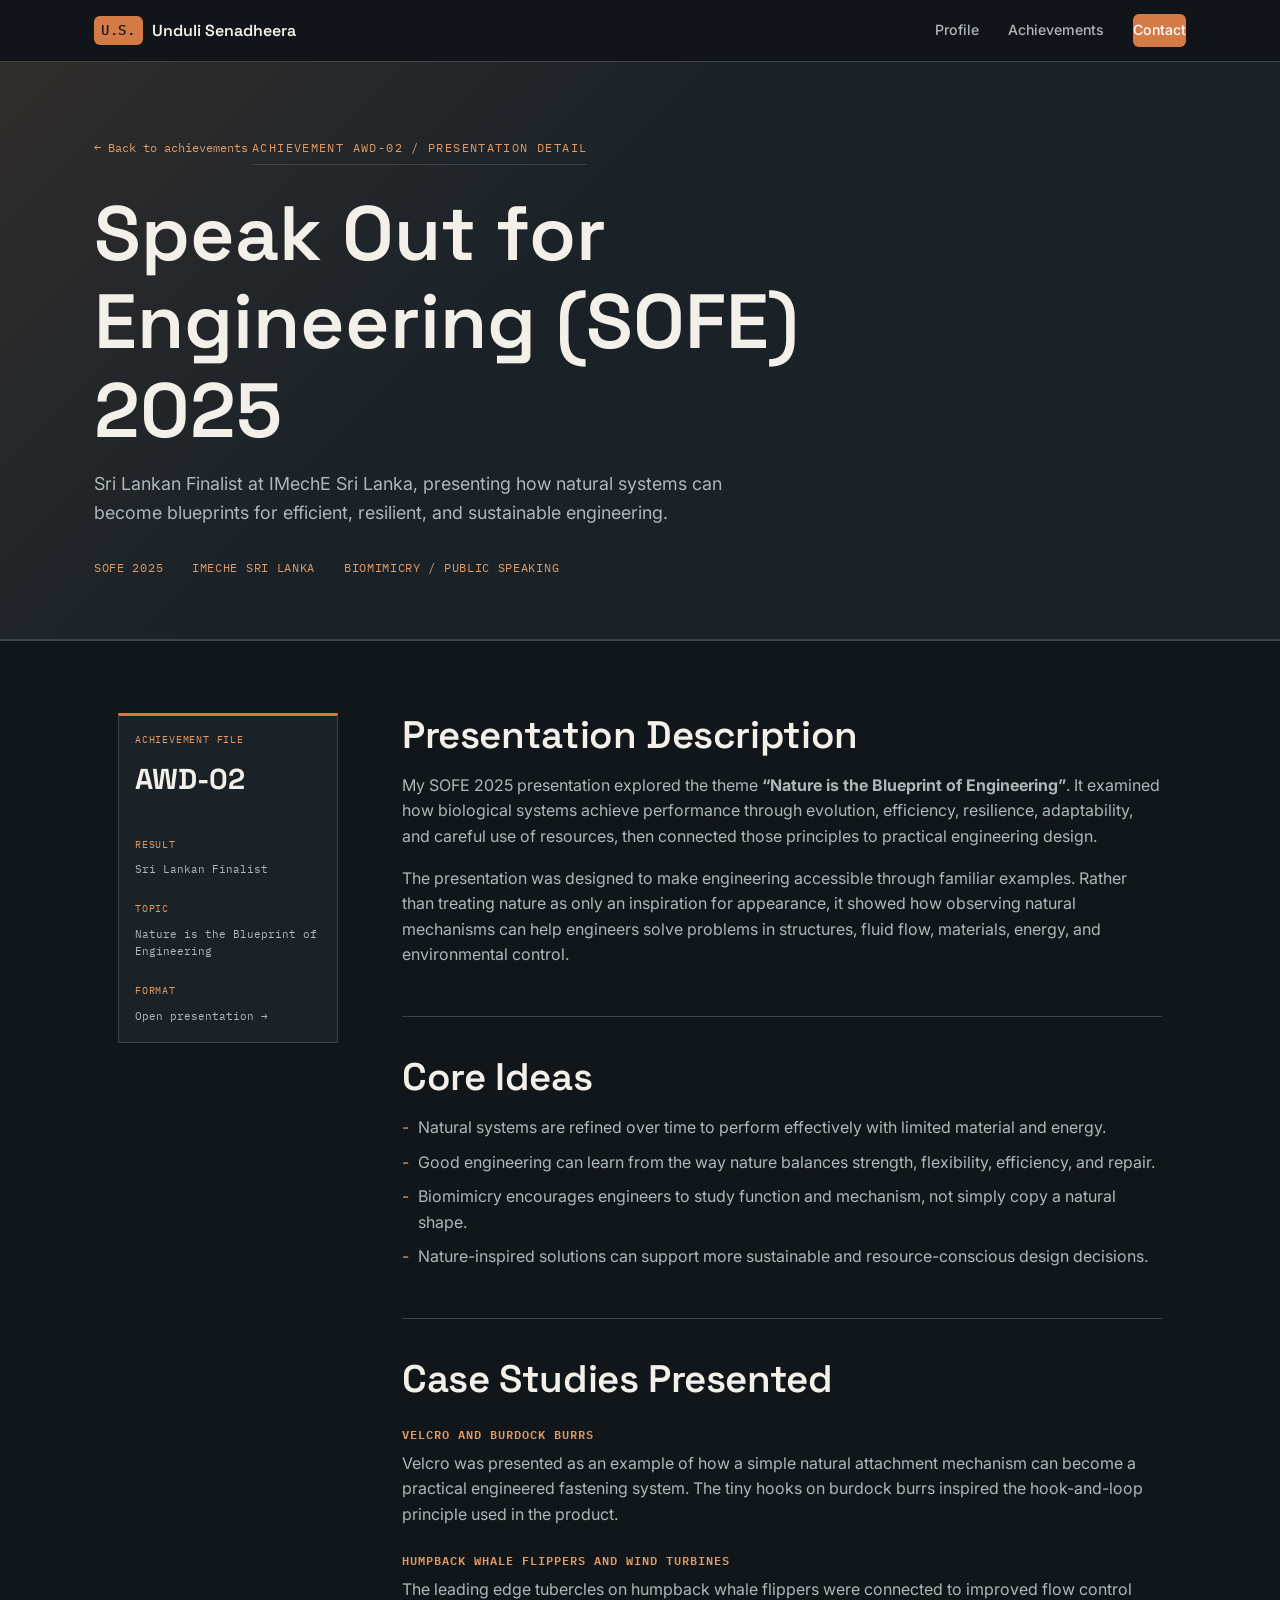
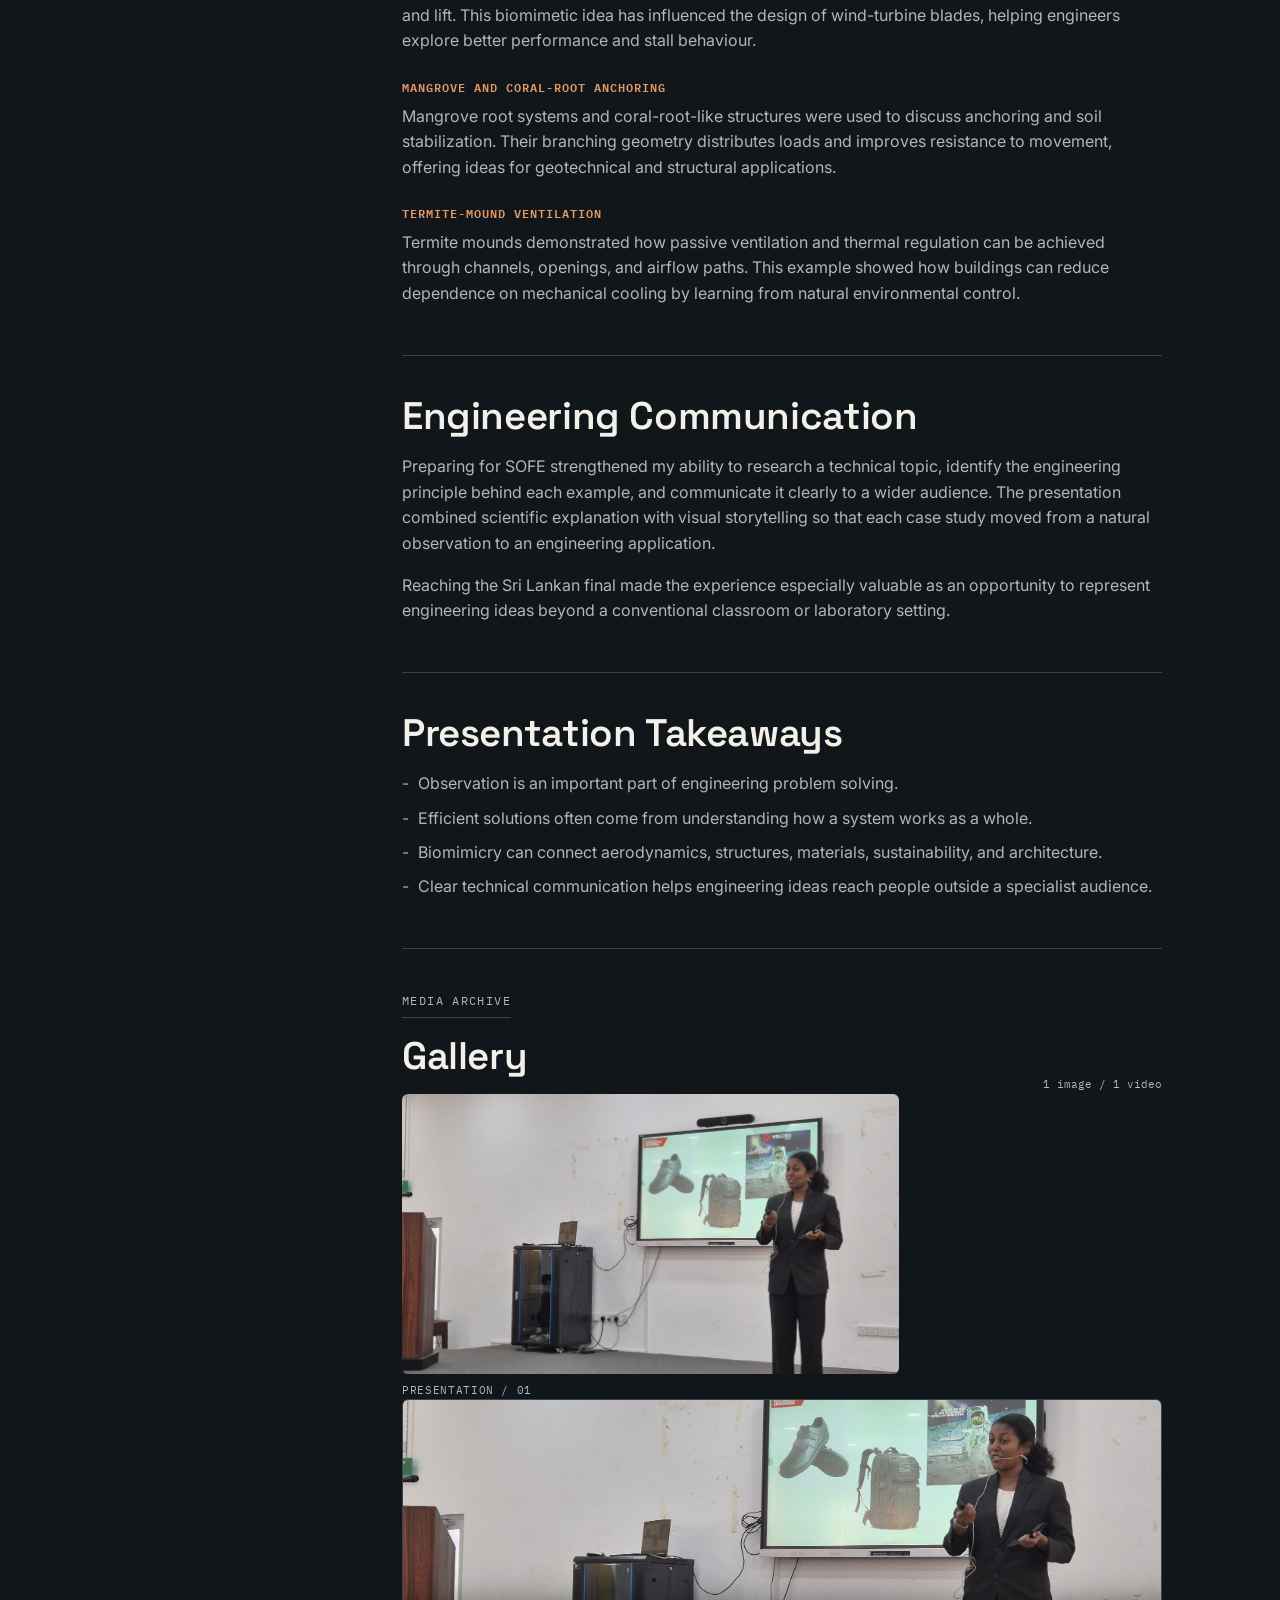
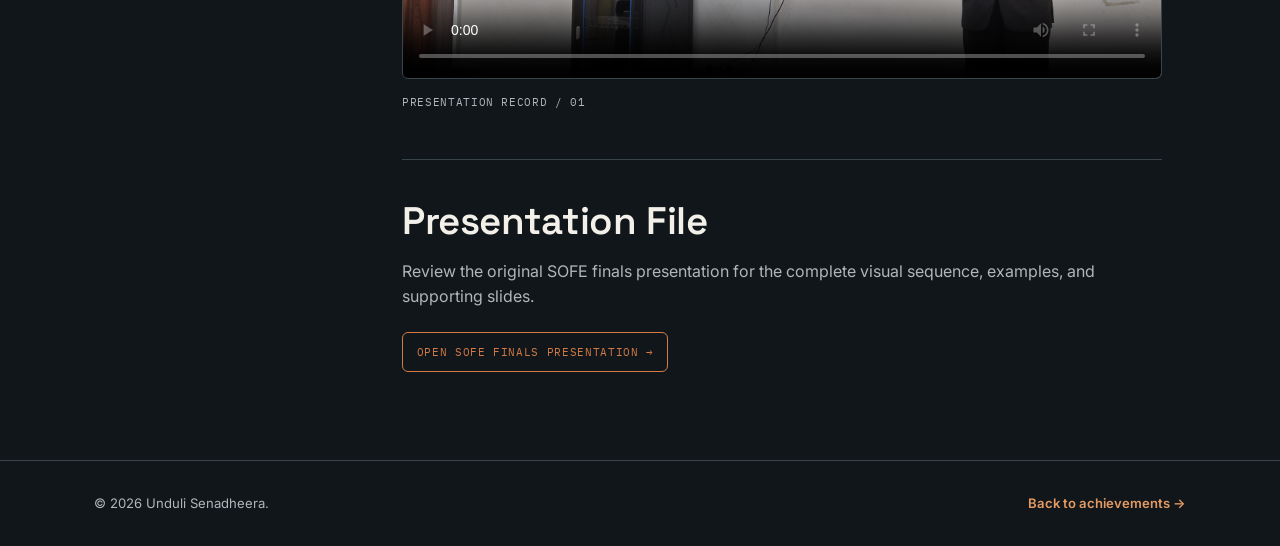
==== achievement-sofe.html @ fc3df1d6 "Add SOFE achievement detail page" ====
<!DOCTYPE html>
<html lang="en">
<head>
  <meta charset="UTF-8">
  <meta name="viewport" content="width=device-width, initial-scale=1.0">
  <title>SOFE 2025 | Unduli Senadheera</title>
  <meta name="description" content="Speak Out for Engineering 2025 presentation by Unduli Senadheera on biomimicry and nature-inspired engineering.">
  <link rel="preconnect" href="https://fonts.googleapis.com">
  <link rel="preconnect" href="https://fonts.gstatic.com" crossorigin>
  <link href="https://fonts.googleapis.com/css2?family=Space+Grotesk:wght@400;500;600;700&family=Inter:wght@400;500;600;700&family=IBM+Plex+Mono:wght@400;500&display=swap" rel="stylesheet">
  <link rel="stylesheet" href="css/style.css">
</head>
<body>
  <header class="site-header">
    <div class="header-inner">
      <a class="brand" href="index.html" aria-label="Back to Unduli Senadheera portfolio">
        <span class="brand-mark">U.S.</span>
        <span class="brand-name">Unduli Senadheera</span>
      </a>
      <nav class="main-nav project-nav">
        <a href="index.html#about">Profile</a>
        <a href="index.html#achievements">Achievements</a>
        <a href="index.html#contact" class="nav-cta">Contact</a>
      </nav>
    </div>
  </header>

  <main class="project-page">
    <section class="project-hero">
      <div class="section-inner">
        <a class="back-link" href="index.html#achievements">&larr; Back to achievements</a>
        <p class="sheet-label">ACHIEVEMENT AWD-02 / PRESENTATION DETAIL</p>
        <h1>Speak Out for Engineering (SOFE) 2025</h1>
        <p class="project-hero-lead">Sri Lankan Finalist at IMechE Sri Lanka, presenting how natural systems can become blueprints for efficient, resilient, and sustainable engineering.</p>
        <div class="project-hero-meta">
          <span>SOFE 2025</span>
          <span>IMechE Sri Lanka</span>
          <span>Biomimicry / Public speaking</span>
        </div>
      </div>
    </section>

    <section class="section project-content">
      <div class="section-inner">
        <div class="project-content-grid">
          <aside class="project-sidebar">
            <div class="project-index-card">
              <span class="tb-label">Achievement file</span>
              <strong>AWD-02</strong>
              <span class="tb-label">Result</span>
              <span>Sri Lankan Finalist</span>
              <span class="tb-label">Topic</span>
              <span>Nature is the Blueprint of Engineering</span>
              <span class="tb-label">Format</span>
              <a class="detail-link" href="assets/img/Sofe/SOFE finals.pptx" target="_blank" rel="noreferrer">Open presentation &rarr;</a>
            </div>
          </aside>

          <div class="project-article">
            <section class="detail-section detail-section--first">
              <h2>Presentation Description</h2>
              <p>My SOFE 2025 presentation explored the theme <strong>&ldquo;Nature is the Blueprint of Engineering&rdquo;</strong>. It examined how biological systems achieve performance through evolution, efficiency, resilience, adaptability, and careful use of resources, then connected those principles to practical engineering design.</p>
              <p>The presentation was designed to make engineering accessible through familiar examples. Rather than treating nature as only an inspiration for appearance, it showed how observing natural mechanisms can help engineers solve problems in structures, fluid flow, materials, energy, and environmental control.</p>
            </section>

            <section class="detail-section">
              <h2>Core Ideas</h2>
              <ul>
                <li>Natural systems are refined over time to perform effectively with limited material and energy.</li>
                <li>Good engineering can learn from the way nature balances strength, flexibility, efficiency, and repair.</li>
                <li>Biomimicry encourages engineers to study function and mechanism, not simply copy a natural shape.</li>
                <li>Nature-inspired solutions can support more sustainable and resource-conscious design decisions.</li>
              </ul>
            </section>

            <section class="detail-section">
              <h2>Case Studies Presented</h2>
              <h3>Velcro and burdock burrs</h3>
              <p>Velcro was presented as an example of how a simple natural attachment mechanism can become a practical engineered fastening system. The tiny hooks on burdock burrs inspired the hook-and-loop principle used in the product.</p>
              <h3>Humpback whale flippers and wind turbines</h3>
              <p>The leading edge tubercles on humpback whale flippers were connected to improved flow control and lift. This biomimetic idea has influenced the design of wind-turbine blades, helping engineers explore better performance and stall behaviour.</p>
              <h3>Mangrove and coral-root anchoring</h3>
              <p>Mangrove root systems and coral-root-like structures were used to discuss anchoring and soil stabilization. Their branching geometry distributes loads and improves resistance to movement, offering ideas for geotechnical and structural applications.</p>
              <h3>Termite-mound ventilation</h3>
              <p>Termite mounds demonstrated how passive ventilation and thermal regulation can be achieved through channels, openings, and airflow paths. This example showed how buildings can reduce dependence on mechanical cooling by learning from natural environmental control.</p>
            </section>

            <section class="detail-section">
              <h2>Engineering Communication</h2>
              <p>Preparing for SOFE strengthened my ability to research a technical topic, identify the engineering principle behind each example, and communicate it clearly to a wider audience. The presentation combined scientific explanation with visual storytelling so that each case study moved from a natural observation to an engineering application.</p>
              <p>Reaching the Sri Lankan final made the experience especially valuable as an opportunity to represent engineering ideas beyond a conventional classroom or laboratory setting.</p>
            </section>

            <section class="detail-section">
              <h2>Presentation Takeaways</h2>
              <ul>
                <li>Observation is an important part of engineering problem solving.</li>
                <li>Efficient solutions often come from understanding how a system works as a whole.</li>
                <li>Biomimicry can connect aerodynamics, structures, materials, sustainability, and architecture.</li>
                <li>Clear technical communication helps engineering ideas reach people outside a specialist audience.</li>
              </ul>
            </section>

            <section class="detail-section">
              <div class="detail-heading-row">
                <div>
                  <p class="sheet-label">MEDIA ARCHIVE</p>
                  <h2>Gallery</h2>
                </div>
                <span class="media-count">1 image / 1 video</span>
              </div>
              <div class="media-gallery media-gallery--large">
                <figure><img src="assets/img/Sofe/1.jpg" alt="SOFE 2025 presentation"><figcaption>Presentation / 01</figcaption></figure>
                <figure><video controls preload="metadata" poster="assets/img/Sofe/1.jpg"><source src="assets/img/Sofe/2.mp4" type="video/mp4">Your browser does not support the video tag.</video><figcaption>Presentation record / 01</figcaption></figure>
              </div>
            </section>

            <section class="detail-section presentation-download">
              <h2>Presentation File</h2>
              <p>Review the original SOFE finals presentation for the complete visual sequence, examples, and supporting slides.</p>
              <a class="project-detail-btn" href="assets/img/Sofe/SOFE finals.pptx" target="_blank" rel="noreferrer">Open SOFE finals presentation &rarr;</a>
            </section>
          </div>
        </div>
      </div>
    </section>
  </main>

  <footer class="site-footer">
    <div class="section-inner footer-inner">
      <p>&copy; <span id="year">2026</span> Unduli Senadheera.</p>
      <a href="index.html#achievements" class="back-to-top">Back to achievements &rarr;</a>
    </div>
  </footer>
  <script src="js/script.js"></script>
</body>
</html>
---- css/style.css ----
/* =========================================================
   UNDULI SENADHEERA — PORTFOLIO
  Design language: industrial editorial / engineering studio
  Palette: graphite + warm paper + copper
   ========================================================= */

:root {
  /* --- Color tokens --- */
  --navy:        #F3F0EA;   /* primary ink / text */
  --blue-deep:   #D47A45;   /* primary accent */
  --blue-mid:    #E39A63;   /* interactive / accent */
  --blue-sky:    #F2C29D;   /* highlight accent */
  --blue-line:   #3A444B;   /* hairlines */
  --blue-line-soft: #2B343A;
  --paper:       #11161A;   /* base background */
  --paper-alt:   #1A2228;   /* alternate section background */
  --ink-soft:    #AEB7BA;   /* secondary text */

  /* --- Type --- */
  --font-display: 'Space Grotesk', 'IBM Plex Sans', sans-serif;
  --font-body:    'Inter', -apple-system, BlinkMacSystemFont, sans-serif;
  --font-mono:    'IBM Plex Mono', 'Courier New', monospace;

  /* --- Layout --- */
  --max-width: 1140px;
  --radius: 6px;
}

/* ---------- Reset ---------- */
* { box-sizing: border-box; margin: 0; padding: 0; }

html { scroll-behavior: smooth; }

@media (prefers-reduced-motion: reduce) {
  html { scroll-behavior: auto; }
  * { animation-duration: 0.001ms !important; animation-iteration-count: 1 !important; transition-duration: 0.001ms !important; }
}

body {
  font-family: var(--font-body);
  color: var(--navy);
  background: #11161A;
  line-height: 1.6;
  -webkit-font-smoothing: antialiased;
}

img { max-width: 100%; display: block; }
a { color: inherit; text-decoration: none; }
ul { list-style: none; }

h1, h2, h3 { font-family: var(--font-display); font-weight: 600; line-height: 1.15; }
h2 { font-size: clamp(1.7rem, 3.2vw, 2.4rem); margin-bottom: 1.5rem; letter-spacing: -0.01em; }
h3 { font-size: 1.15rem; margin-bottom: 0.4rem; }

:focus-visible {
  outline: 2px solid var(--blue-mid);
  outline-offset: 3px;
}

.section-inner {
  max-width: var(--max-width);
  margin: 0 auto;
  padding: 0 1.5rem;
}

/* ---------- Sheet label / eyebrow (signature drafting motif) ---------- */
.sheet-label,
.eyebrow {
  font-family: var(--font-mono);
  font-size: 0.72rem;
  letter-spacing: 0.12em;
  text-transform: uppercase;
  color: var(--blue-mid);
  margin-bottom: 0.9rem;
  display: inline-block;
  border-bottom: 1px solid var(--blue-line);
  padding-bottom: 0.4rem;
}

/* ---------- Header / Nav ---------- */
.site-header {
  position: sticky;
  top: 0;
  z-index: 100;
  background: rgba(17,22,26,0.94);
  backdrop-filter: blur(8px);
  border-bottom: 1px solid var(--blue-line);
}

.header-inner {
  max-width: var(--max-width);
  margin: 0 auto;
  padding: 0.9rem 1.5rem;
  display: flex;
  align-items: center;
  justify-content: space-between;
}

.brand { display: flex; align-items: center; gap: 0.6rem; }
.brand-mark {
  font-family: var(--font-mono);
  font-weight: 500;
  font-size: 0.85rem;
  color: var(--paper);
  background: var(--blue-deep);
  padding: 0.25rem 0.45rem;
  border-radius: var(--radius);
  letter-spacing: 0.04em;
}
.brand-name {
  font-family: var(--font-display);
  font-weight: 600;
  font-size: 1rem;
  color: var(--navy);
}

.main-nav { display: flex; align-items: center; gap: 1.8rem; }
.main-nav a {
  font-size: 0.88rem;
  color: var(--ink-soft);
  font-weight: 500;
  position: relative;
  padding: 0.3rem 0;
  transition: color 0.15s ease;
}
.main-nav a:not(.nav-cta):after {
  content: "";
  position: absolute;
  left: 0; right: 0; bottom: -2px;
  height: 2px;
  background: var(--blue-mid);
  transform: scaleX(0);
  transform-origin: left;
  transition: transform 0.2s ease;
}
.main-nav a:not(.nav-cta):hover { color: var(--navy); }
.main-nav a:not(.nav-cta):hover:after { transform: scaleX(1); }

.nav-cta {
  background: var(--blue-deep);
  color: #fff !important;
  padding: 0.5rem 1rem;
  border-radius: var(--radius);
  font-weight: 600;
}
.nav-cta:hover { background: var(--blue-mid); }

.nav-toggle {
  display: none;
  flex-direction: column;
  gap: 5px;
  background: none;
  border: none;
  cursor: pointer;
  padding: 0.4rem;
}
.nav-toggle span {
  width: 22px; height: 2px;
  background: var(--navy);
  border-radius: 2px;
}

/* ---------- Hero ---------- */
.hero {
  position: relative;
  overflow: hidden;
  padding: 4.5rem 1.5rem 0;
  min-height: 620px;
  background:
    radial-gradient(circle at 86% 18%, rgba(212,122,69,0.18), transparent 25%),
    linear-gradient(135deg, #11161A 0%, #202A31 100%);
}

.blueprint-grid {
  position: absolute;
  inset: 0;
  background-image: linear-gradient(120deg, transparent 0 49%, rgba(227,154,99,0.08) 49.2% 49.5%, transparent 49.7% 100%);
  background-size: 76px 76px;
  mask-image: linear-gradient(to bottom, black 0%, black 70%, transparent 100%);
  -webkit-mask-image: linear-gradient(to bottom, black 0%, black 70%, transparent 100%);
  pointer-events: none;
}

.hero-inner {
  position: relative;
  max-width: var(--max-width);
  margin: 0 auto;
  padding-top: 2.5rem;
  padding-bottom: 5rem;
  z-index: 1;
}

.hero-name {
  font-size: clamp(2.6rem, 7vw, 5.2rem);
  color: var(--navy);
  margin: 0.6rem 0 1rem;
  letter-spacing: -0.02em;
}

.hero-role {
  font-family: var(--font-mono);
  font-size: clamp(0.95rem, 1.6vw, 1.15rem);
  color: var(--blue-deep);
  margin-bottom: 1.1rem;
}

.hero-tagline {
  max-width: 46ch;
  color: var(--ink-soft);
  font-size: 1.05rem;
  margin-bottom: 2.2rem;
}

.hero-actions { display: flex; flex-wrap: wrap; gap: 0.9rem; align-items: center; }

.btn {
  font-family: var(--font-body);
  font-weight: 600;
  font-size: 0.92rem;
  padding: 0.75rem 1.4rem;
  border-radius: var(--radius);
  border: 1.5px solid transparent;
  transition: all 0.18s ease;
  display: inline-block;
}
.btn-primary { background: var(--blue-deep); color: #fff; }
.btn-primary:hover { background: var(--blue-mid); transform: translateY(-1px); }
.btn-outline { border-color: var(--blue-deep); color: var(--blue-deep); }
.btn-outline:hover { background: var(--blue-deep); color: #fff; }
.btn-text { color: var(--blue-mid); font-weight: 600; padding: 0.75rem 0.2rem; }
.btn-text:hover { color: var(--blue-deep); }

/* ---------- Title block (drafting-sheet signature) ---------- */
.title-block {
  position: relative;
  z-index: 1;
  max-width: var(--max-width);
  margin: 0 auto;
  border: 1.5px solid var(--blue-deep);
  border-bottom: none;
  display: grid;
  grid-template-columns: 2fr 1.3fr 1.3fr 1fr 0.7fr;
}

.tb-cell {
  border-right: 1px solid var(--blue-line);
  padding: 0.65rem 0.9rem;
  display: flex;
  flex-direction: column;
  gap: 0.15rem;
}
.tb-cell:last-child { border-right: none; }

.tb-label {
  font-family: var(--font-mono);
  font-size: 0.62rem;
  text-transform: uppercase;
  letter-spacing: 0.08em;
  color: var(--blue-mid);
}
.tb-value {
  font-family: var(--font-mono);
  font-size: 0.8rem;
  color: var(--navy);
}
.tb-value small { color: var(--ink-soft); }

/* ---------- Generic section ---------- */
.section { padding: 5.5rem 0; border-top: 1px solid var(--blue-line); }
.section--alt { background: var(--paper-alt); }
.section-intro { color: var(--ink-soft); max-width: 60ch; margin-bottom: 2.5rem; }

/* ---------- About ---------- */
.about-grid {
  display: grid;
  grid-template-columns: 260px 1fr;
  gap: 3rem;
  align-items: start;
}

.photo-frame {
  position: relative;
  aspect-ratio: 3 / 4;
  border: 2px solid var(--blue-deep);
  border-radius: var(--radius);
  overflow: hidden;
  background: var(--paper-alt);
  display: flex;
  align-items: center;
  justify-content: center;
}
.photo-frame img { width: 100%; height: 100%; object-fit: cover; }
.photo-placeholder-text {
  display: none;
  font-family: var(--font-mono);
  font-size: 0.75rem;
  text-align: center;
  color: var(--blue-mid);
  padding: 1rem;
}
.photo-frame--empty img { display: none; }
.photo-frame--empty .photo-placeholder-text { display: block; }

.corner-tags { margin-top: 1rem; }
.corner-tags li {
  font-family: var(--font-mono);
  font-size: 0.72rem;
  color: var(--ink-soft);
  padding: 0.3rem 0;
  border-top: 1px dashed var(--blue-line);
}
.corner-tags li:first-child { border-top: none; }

.about-copy p { color: var(--ink-soft); margin-bottom: 1rem; max-width: 62ch; }

.about-stats {
  display: flex;
  gap: 2.2rem;
  margin-top: 1.8rem;
  flex-wrap: wrap;
}
.stat { border-left: 2px solid var(--blue-deep); padding-left: 0.8rem; }
.stat-num {
  display: block;
  font-family: var(--font-display);
  font-size: 1.8rem;
  font-weight: 700;
  color: var(--blue-deep);
}
.stat-label {
  font-family: var(--font-mono);
  font-size: 0.68rem;
  text-transform: uppercase;
  letter-spacing: 0.06em;
  color: var(--ink-soft);
}

/* ---------- Timeline ---------- */
.timeline { position: relative; padding-left: 1.6rem; border-left: 2px solid var(--blue-line); }
.timeline-item { position: relative; padding-bottom: 2.4rem; }
.timeline-item:last-child { padding-bottom: 0; }
.timeline-item::before {
  content: "";
  position: absolute;
  left: -1.85rem;
  top: 0.35rem;
  width: 10px; height: 10px;
  background: var(--blue-deep);
  border: 2px solid var(--paper);
  border-radius: 50%;
  box-shadow: 0 0 0 2px var(--blue-deep);
}
.timeline-date {
  font-family: var(--font-mono);
  font-size: 0.75rem;
  color: var(--blue-mid);
  letter-spacing: 0.04em;
}
.timeline-org { color: var(--ink-soft); font-size: 0.92rem; margin-bottom: 0.35rem; }
.timeline-body p { color: var(--ink-soft); }
.timeline-body h3 { margin-top: 0.3rem; }

/* ---------- Skills ---------- */
.skills-grid {
  display: grid;
  grid-template-columns: 1fr 1fr;
  gap: 3rem;
}
.skills-col h3 {
  font-family: var(--font-mono);
  font-size: 0.85rem;
  text-transform: uppercase;
  letter-spacing: 0.06em;
  color: var(--blue-deep);
  margin-bottom: 1rem;
}
.chip-list { display: flex; flex-wrap: wrap; gap: 0.6rem; }
.chip-list li {
  font-size: 0.85rem;
  padding: 0.5rem 0.9rem;
  background: var(--blue-deep);
  color: #fff;
  border-radius: 999px;
}
.chip-list--outline li {
  background: transparent;
  color: var(--blue-deep);
  border: 1.5px solid var(--blue-deep);
}

/* ---------- Projects ---------- */
.project-grid {
  display: grid;
  grid-template-columns: repeat(auto-fit, minmax(320px, 1fr));
  gap: 1.8rem;
}

.project-card {
  background: var(--paper);
  border: 1px solid var(--blue-line);
  border-radius: var(--radius);
  overflow: hidden;
  transition: box-shadow 0.2s ease, transform 0.2s ease;
}
.project-card:hover {
  box-shadow: 0 12px 28px -14px rgba(11, 61, 145, 0.25);
  transform: translateY(-3px);
}

/* --- Datasheet-style header bar --- */
.pc-header {
  display: flex;
  justify-content: space-between;
  align-items: center;
  background: var(--navy);
  color: #fff;
  padding: 0.55rem 1rem;
  font-family: var(--font-mono);
  font-size: 0.68rem;
  letter-spacing: 0.06em;
}
.pc-partno { color: #fff; font-weight: 500; }
.pc-rev { color: var(--blue-sky); }

.project-media {
  position: relative;
  aspect-ratio: 16 / 10;
  background: var(--paper-alt);
  border-bottom: 1px solid var(--blue-line);
  overflow: hidden;
  display: flex;
  align-items: center;
  justify-content: center;
}
.project-media img { width: 100%; height: 100%; object-fit: cover; }
.media-placeholder-text {
  display: none;
  font-family: var(--font-mono);
  font-size: 0.7rem;
  text-align: center;
  color: var(--blue-mid);
  line-height: 1.5;
}
.project-media--empty img { display: none; }
.project-media--empty .media-placeholder-text { display: block; }
.project-media--empty {
  background-image:
    repeating-linear-gradient(45deg, var(--blue-line-soft) 0, var(--blue-line-soft) 1px, transparent 1px, transparent 12px);
}
.fig-caption {
  position: absolute;
  left: 0; bottom: 0;
  background: rgba(10, 31, 51, 0.82);
  color: #fff;
  font-family: var(--font-mono);
  font-size: 0.62rem;
  letter-spacing: 0.06em;
  padding: 0.3rem 0.6rem;
}

.project-body { padding: 1.4rem 1.5rem 1.6rem; }
.project-code {
  font-family: var(--font-mono);
  font-size: 0.68rem;
  letter-spacing: 0.08em;
  color: var(--blue-mid);
  border: 1px solid var(--blue-line);
  padding: 0.15rem 0.5rem;
  border-radius: 999px;
  display: inline-block;
  margin-bottom: 0.6rem;
}
.project-meta {
  font-family: var(--font-mono);
  font-size: 0.75rem;
  color: var(--ink-soft);
  margin-bottom: 0.7rem;
}

/* --- Spec table (datasheet parameter table) --- */
.spec-table {
  width: 100%;
  border-collapse: collapse;
  margin: 0.9rem 0 1.1rem;
  font-size: 0.82rem;
}
.spec-table tr { border-bottom: 1px solid var(--blue-line-soft); }
.spec-table tr:last-child { border-bottom: none; }
.spec-table th, .spec-table td {
  text-align: left;
  padding: 0.4rem 0;
  vertical-align: top;
  font-weight: 400;
}
.spec-table th {
  font-family: var(--font-mono);
  font-size: 0.68rem;
  text-transform: uppercase;
  letter-spacing: 0.06em;
  color: var(--blue-mid);
  width: 6.5rem;
  white-space: nowrap;
}
.spec-table td { color: var(--navy); }

.features-label {
  font-family: var(--font-mono);
  font-size: 0.68rem;
  text-transform: uppercase;
  letter-spacing: 0.08em;
  color: var(--blue-deep);
  margin-bottom: 0.5rem;
}

.project-body > p { color: var(--ink-soft); margin-bottom: 0.8rem; }
.project-body ul { margin: 0 0 1rem; }
.project-body ul li {
  position: relative;
  padding-left: 1rem;
  color: var(--ink-soft);
  font-size: 0.9rem;
  margin-bottom: 0.4rem;
}
.project-body ul li::before {
  content: "—";
  position: absolute;
  left: 0;
  color: var(--blue-sky);
}
.project-tags { display: flex; flex-wrap: wrap; gap: 0.4rem; }
.project-tags span {
  font-family: var(--font-mono);
  font-size: 0.68rem;
  background: var(--paper-alt);
  color: var(--blue-deep);
  padding: 0.25rem 0.55rem;
  border-radius: var(--radius);
}
.project-detail-btn {
  display: inline-block;
  margin-top: 0.4rem;
  padding: 0.65rem 0.85rem;
  border: 1px solid var(--blue-deep);
  border-radius: var(--radius);
  color: var(--blue-deep);
  font-family: var(--font-mono);
  font-size: 0.68rem;
  letter-spacing: 0.06em;
  text-transform: uppercase;
  transition: background 0.18s ease, color 0.18s ease, transform 0.18s ease;
}
.project-detail-btn:hover { background: var(--blue-deep); color: var(--paper); transform: translateY(-1px); }

/* ---------- Leadership ---------- */
.leadership-list > li {
  padding: 0.9rem 0;
  border-bottom: 1px dashed var(--blue-line);
  color: var(--ink-soft);
}
.leadership-list > li:last-child { border-bottom: none; }
.leadership-list strong { color: var(--navy); }
.leadership-list span { color: var(--blue-mid); font-family: var(--font-mono); font-size: 0.78rem; }
.leadership-list ul { margin-top: 0.5rem; padding-left: 1.1rem; }
.leadership-list ul li {
  font-size: 0.88rem;
  padding: 0.3rem 0;
  position: relative;
  padding-left: 1rem;
}
.leadership-list ul li::before { content: "·"; position: absolute; left: 0; color: var(--blue-sky); }

/* ---------- Achievements ---------- */
.achievement-grid {
  display: grid;
  grid-template-columns: repeat(auto-fit, minmax(260px, 1fr));
  gap: 1.6rem;
}
.achievement-card {
  border: 1px solid var(--blue-line);
  border-radius: var(--radius);
  padding: 1.6rem;
  background: var(--paper);
}
.achievement-card p { color: var(--ink-soft); font-size: 0.92rem; margin-top: 0.4rem; }
.achievement-card .project-meta { margin-top: 0.2rem; }

/* ---------- Contact ---------- */
.contact-grid {
  display: grid;
  grid-template-columns: repeat(auto-fit, minmax(230px, 1fr));
  gap: 1rem;
  margin-top: 1rem;
}
.contact-item {
  border: 1px solid var(--blue-line);
  border-radius: var(--radius);
  padding: 1.1rem 1.3rem;
  display: flex;
  flex-direction: column;
  gap: 0.3rem;
  transition: border-color 0.15s ease, transform 0.15s ease;
}
.contact-item:hover { border-color: var(--blue-deep); transform: translateY(-2px); }
.contact-item .tb-value { font-size: 0.9rem; }
.contact-note {
  margin-top: 1.6rem;
  font-family: var(--font-mono);
  font-size: 0.75rem;
  color: var(--ink-soft);
}

/* ---------- Footer ---------- */
.site-footer {
  border-top: 1px solid var(--blue-line);
  padding: 2rem 0;
}
.footer-inner {
  display: flex;
  justify-content: space-between;
  align-items: center;
  flex-wrap: wrap;
  gap: 0.8rem;
  font-size: 0.82rem;
  color: var(--ink-soft);
}
.back-to-top { color: var(--blue-mid); font-weight: 600; }
.back-to-top:hover { color: var(--blue-deep); }

/* ---------- Project detail page ---------- */
.project-page { background: var(--paper); }
.project-hero {
  padding: 4.5rem 0 3.8rem;
  background:
    linear-gradient(135deg, rgba(212,122,69,0.12), transparent 42%),
    var(--paper-alt);
  border-bottom: 1px solid var(--blue-line);
}
.back-link {
  display: inline-block;
  color: var(--blue-mid);
  font-family: var(--font-mono);
  font-size: 0.75rem;
  margin-bottom: 2rem;
}
.project-hero h1 { max-width: 760px; font-size: clamp(2.6rem, 6vw, 5.2rem); margin-bottom: 1rem; }
.project-hero-lead { max-width: 680px; color: var(--ink-soft); font-size: 1.12rem; }
.project-hero-meta { display: flex; flex-wrap: wrap; gap: 0.7rem 1.8rem; margin-top: 2rem; color: var(--blue-mid); font-family: var(--font-mono); font-size: 0.72rem; text-transform: uppercase; letter-spacing: 0.06em; }
.project-content { padding-top: 4.5rem; }
.project-content-grid { display: grid; grid-template-columns: 220px minmax(0, 760px); gap: 4rem; align-items: start; justify-content: center; }
.project-sidebar { position: sticky; top: 6rem; }
.project-index-card { display: flex; flex-direction: column; gap: 0.55rem; padding: 1rem; border: 1px solid var(--blue-line); border-top: 3px solid var(--blue-deep); background: var(--paper-alt); color: var(--ink-soft); font-family: var(--font-mono); font-size: 0.7rem; }
.project-index-card strong { color: var(--navy); font-family: var(--font-display); font-size: 1.8rem; margin-bottom: 0.8rem; }
.project-index-card .tb-label:not(:first-child) { margin-top: 0.8rem; }
.project-article .detail-section { border-top: 1px solid var(--blue-line); margin-top: 3rem; padding-top: 2.4rem; }
.project-article .detail-section--first { border-top: none; margin-top: 0; padding-top: 0; }
.project-article .detail-section h2 { margin-bottom: 1rem; }
.project-article .detail-section h3 { margin: 1.6rem 0 0.6rem; color: var(--blue-mid); font-family: var(--font-mono); font-size: 0.78rem; letter-spacing: 0.08em; text-transform: uppercase; }
.project-article .detail-section p, .project-article .detail-section li { color: var(--ink-soft); }
.project-article .detail-section p { margin-bottom: 1rem; }
.project-article .detail-section ul { margin-top: 0.9rem; }
.project-article .detail-section li { position: relative; padding-left: 1rem; margin-bottom: 0.55rem; }
.project-article .detail-section li::before { content: "-"; position: absolute; left: 0; color: var(--blue-mid); }
.workflow-list { counter-reset: workflow; }
.workflow-list li { padding-left: 2.8rem !important; margin-bottom: 1rem !important; }
.workflow-list li::before { content: counter(workflow, decimal-leading-zero) !important; counter-increment: workflow; top: 0; color: var(--blue-deep) !important; font-family: var(--font-mono); font-size: 0.75rem; }
.media-count { color: var(--ink-soft); font-family: var(--font-mono); font-size: 0.7rem; }
.detail-heading-row { display: flex; justify-content: space-between; align-items: end; gap: 1rem; }
.media-gallery--large { grid-template-columns: repeat(2, minmax(0, 1fr)); }
.media-gallery--large figure { margin: 0; }
.media-gallery--large img { height: 280px; border-radius: var(--radius); object-fit: cover; }
.media-gallery--large video { width: 100%; height: 280px; border: 1px solid var(--blue-line); border-radius: var(--radius); object-fit: cover; background: #080b0d; }
.media-gallery--large figcaption { margin-top: 0.45rem; color: var(--ink-soft); font-family: var(--font-mono); font-size: 0.68rem; text-transform: uppercase; letter-spacing: 0.06em; }
.testing-media video { width: 100%; max-height: 620px; border: 1px solid var(--blue-line); background: #080b0d; }

/* =========================================================
   RESPONSIVE
   ========================================================= */
@media (max-width: 860px) {
  .about-grid { grid-template-columns: 1fr; }
  .photo-frame { max-width: 240px; }
  .skills-grid { grid-template-columns: 1fr; gap: 2rem; }
  .title-block { grid-template-columns: 1fr 1fr; }
  .tb-cell--wide { grid-column: 1 / -1; }
  .project-content-grid { grid-template-columns: 1fr; gap: 2rem; }
  .project-sidebar { position: static; }
  .project-index-card { max-width: 420px; }
}

@media (max-width: 720px) {
  .main-nav {
    position: absolute;
    top: 100%; left: 0; right: 0;
    background: var(--paper);
    border-bottom: 1px solid var(--blue-line);
    flex-direction: column;
    align-items: flex-start;
    padding: 1rem 1.5rem 1.5rem;
    gap: 1rem;
    display: none;
  }
  .main-nav.open { display: flex; }
  .nav-toggle { display: flex; }
  .nav-cta { align-self: flex-start; }

  .title-block { grid-template-columns: 1fr 1fr; }
  .hero { padding-top: 2.5rem; }
  .hero-inner { padding-bottom: 3.5rem; }
}

@media (max-width: 480px) {
  .title-block { grid-template-columns: 1fr; }
  .tb-cell { border-right: none; border-bottom: 1px solid var(--blue-line); }
}
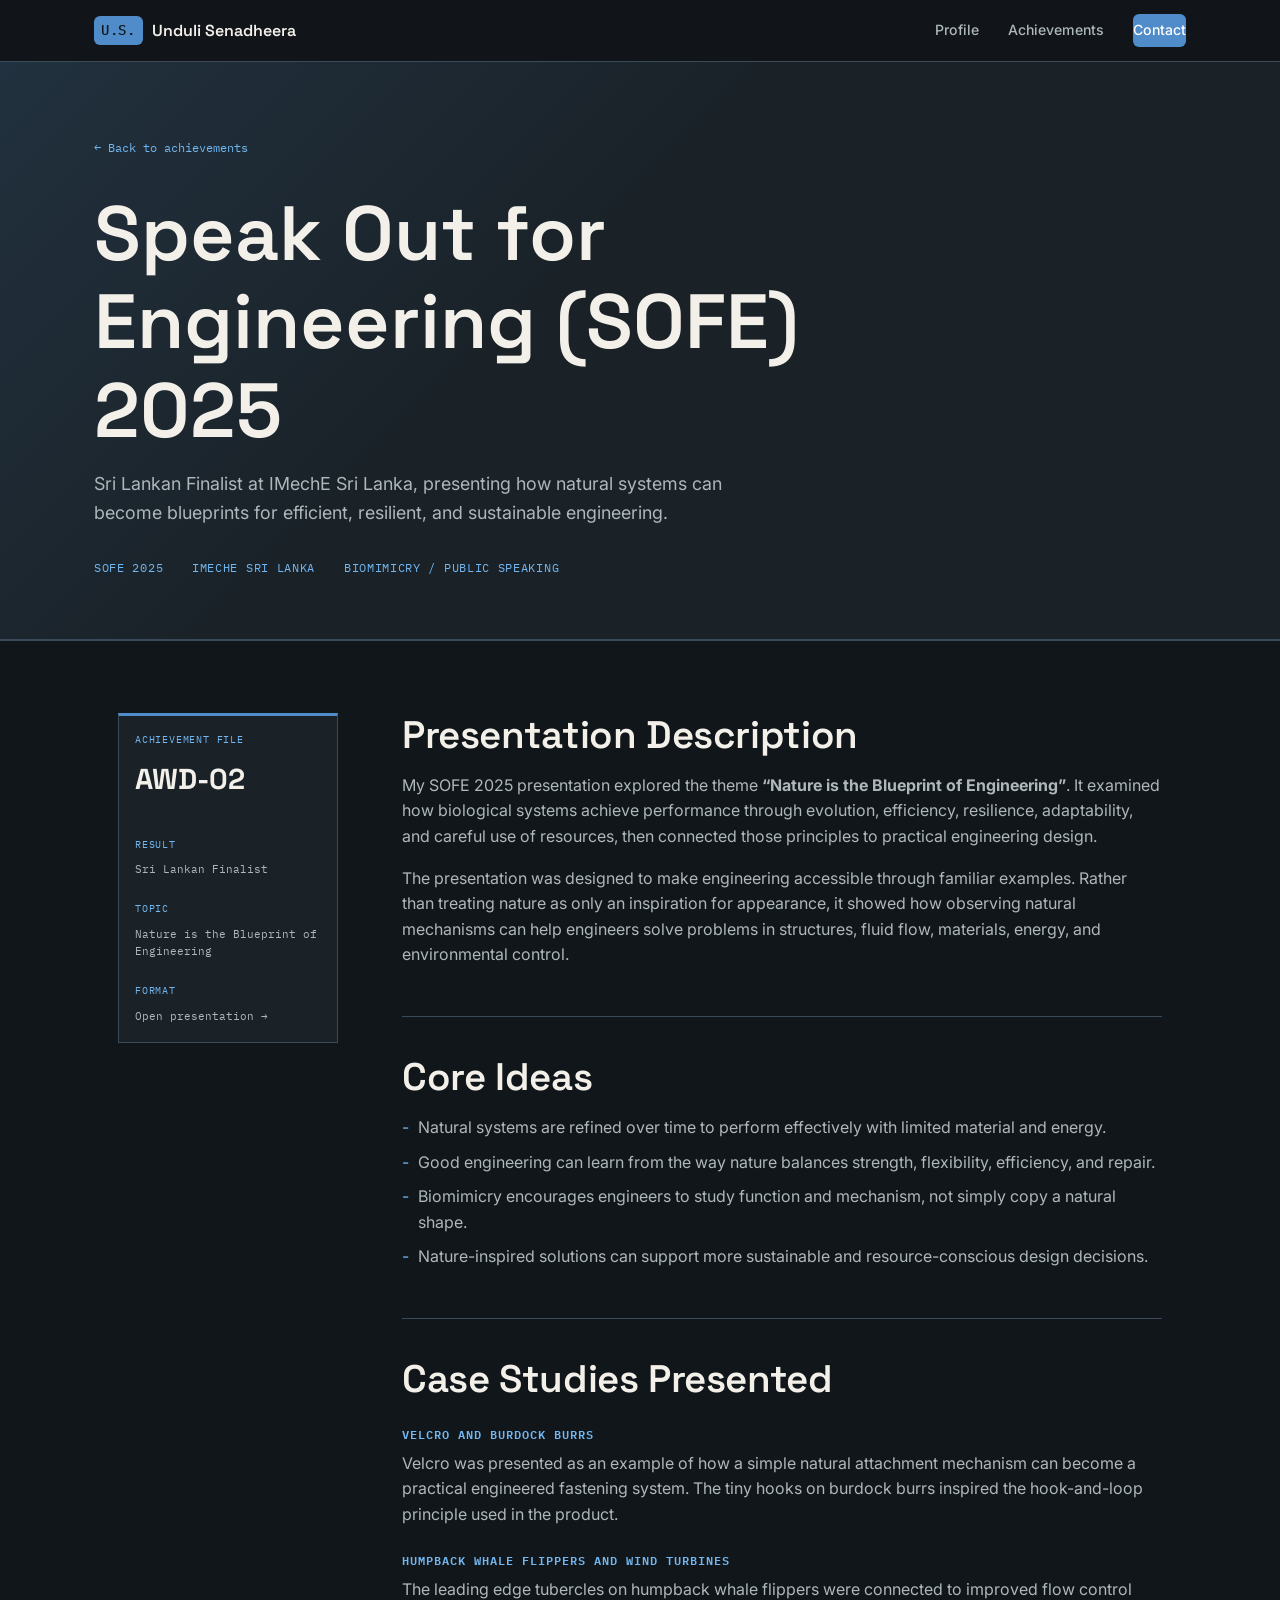
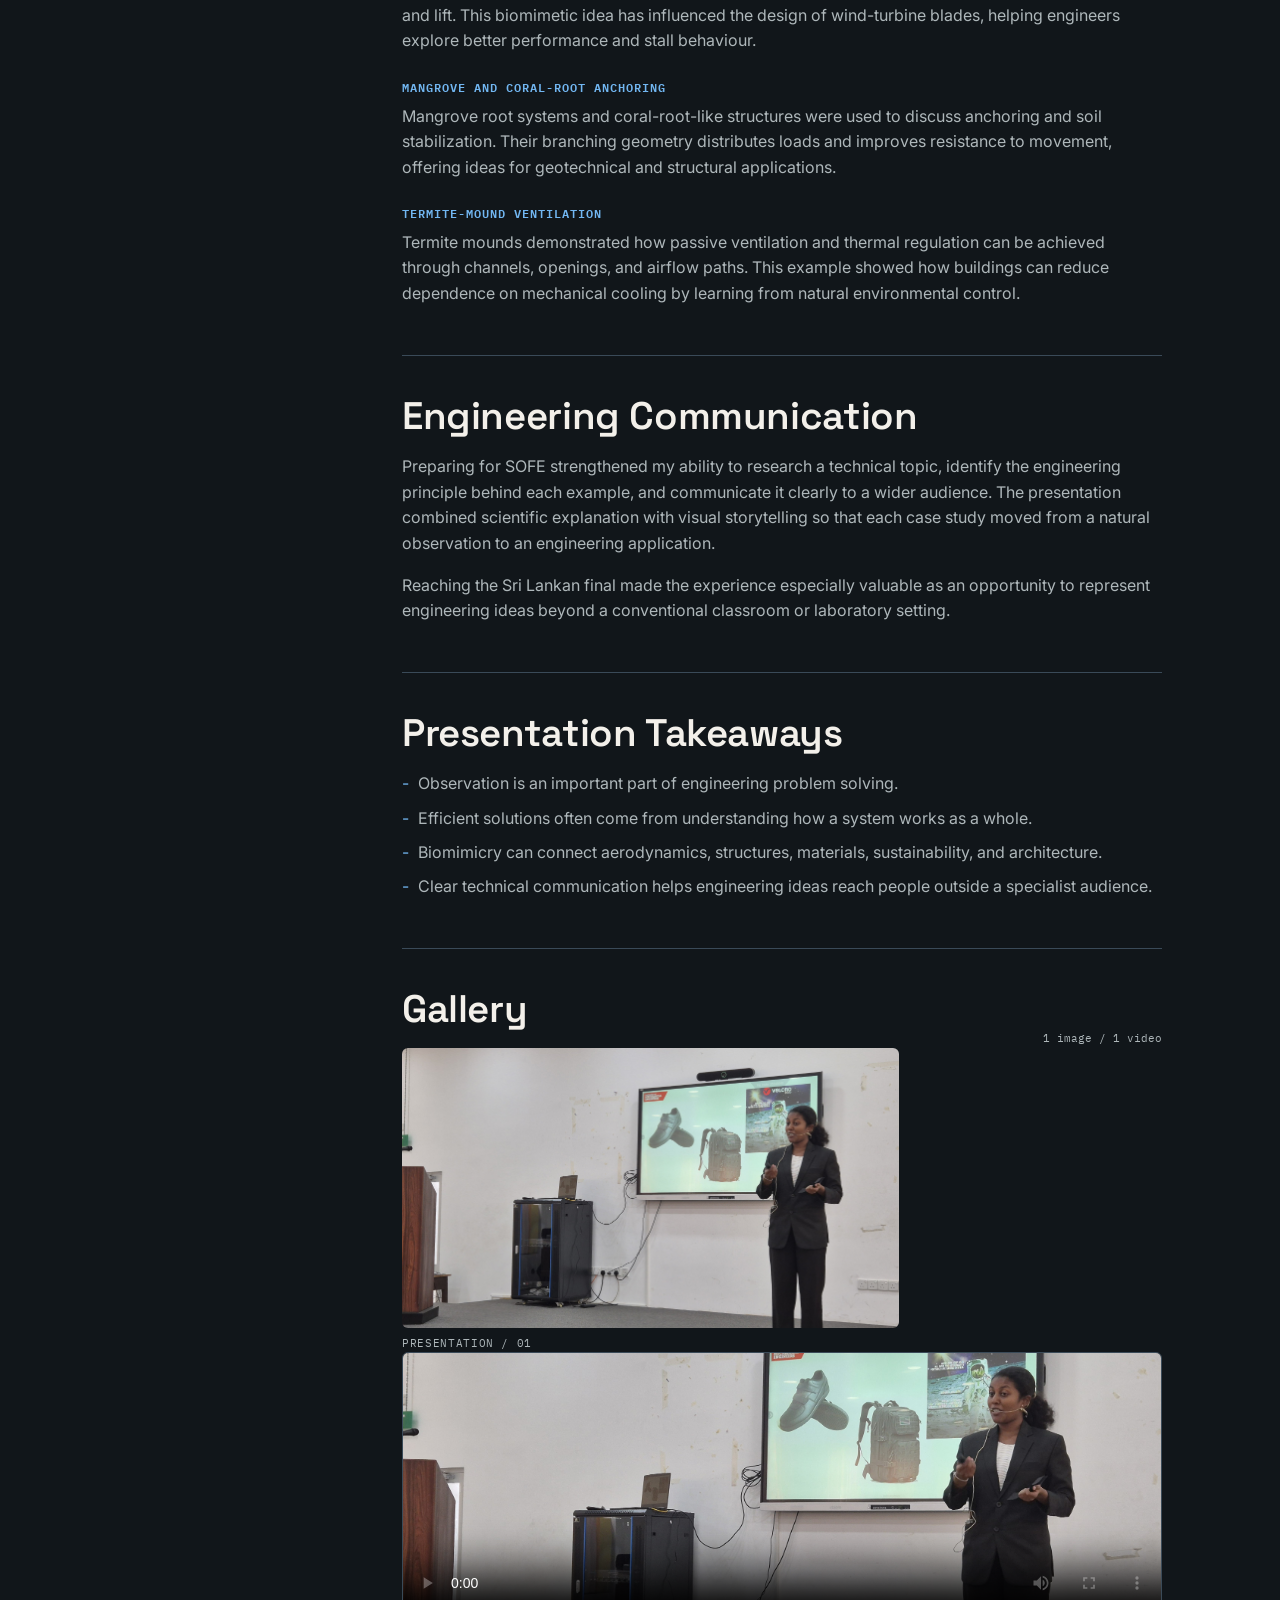
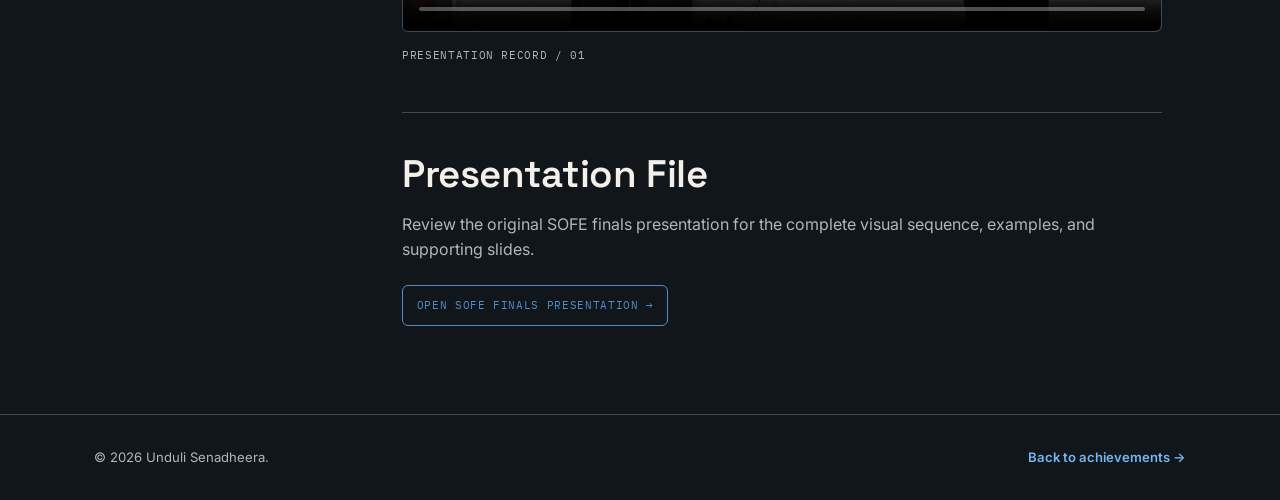
==== commit 423f3b13: "Remove sheet and figure labels" ====
--- a/achievement-sofe.html
+++ b/achievement-sofe.html
@@ -29,7 +29,6 @@
     <section class="project-hero">
       <div class="section-inner">
         <a class="back-link" href="index.html#achievements">&larr; Back to achievements</a>
-        <p class="sheet-label">ACHIEVEMENT AWD-02 / PRESENTATION DETAIL</p>
         <h1>Speak Out for Engineering (SOFE) 2025</h1>
         <p class="project-hero-lead">Sri Lankan Finalist at IMechE Sri Lanka, presenting how natural systems can become blueprints for efficient, resilient, and sustainable engineering.</p>
         <div class="project-hero-meta">
@@ -104,7 +103,6 @@
             <section class="detail-section">
               <div class="detail-heading-row">
                 <div>
-                  <p class="sheet-label">MEDIA ARCHIVE</p>
                   <h2>Gallery</h2>
                 </div>
                 <span class="media-count">1 image / 1 video</span>
--- a/css/style.css
+++ b/css/style.css
@@ -1,17 +1,17 @@
 /* =========================================================
    UNDULI SENADHEERA — PORTFOLIO
   Design language: industrial editorial / engineering studio
-  Palette: graphite + warm paper + copper
+  Palette: graphite + steel blue + electric blue
    ========================================================= */
 
 :root {
   /* --- Color tokens --- */
   --navy:        #F3F0EA;   /* primary ink / text */
-  --blue-deep:   #D47A45;   /* primary accent */
-  --blue-mid:    #E39A63;   /* interactive / accent */
-  --blue-sky:    #F2C29D;   /* highlight accent */
-  --blue-line:   #3A444B;   /* hairlines */
-  --blue-line-soft: #2B343A;
+  --blue-deep:   #4F8CC9;   /* primary accent */
+  --blue-mid:    #72B7F2;   /* interactive / accent */
+  --blue-sky:    #B9D7F5;   /* highlight accent */
+  --blue-line:   #3A4A58;   /* hairlines */
+  --blue-line-soft: #27343F;
   --paper:       #11161A;   /* base background */
   --paper-alt:   #1A2228;   /* alternate section background */
   --ink-soft:    #AEB7BA;   /* secondary text */
@@ -167,14 +167,14 @@
   padding: 4.5rem 1.5rem 0;
   min-height: 620px;
   background:
-    radial-gradient(circle at 86% 18%, rgba(212,122,69,0.18), transparent 25%),
+    radial-gradient(circle at 86% 18%, rgba(79,140,201,0.2), transparent 25%),
     linear-gradient(135deg, #11161A 0%, #202A31 100%);
 }
 
 .blueprint-grid {
   position: absolute;
   inset: 0;
-  background-image: linear-gradient(120deg, transparent 0 49%, rgba(227,154,99,0.08) 49.2% 49.5%, transparent 49.7% 100%);
+  background-image: linear-gradient(120deg, transparent 0 49%, rgba(114,183,242,0.09) 49.2% 49.5%, transparent 49.7% 100%);
   background-size: 76px 76px;
   mask-image: linear-gradient(to bottom, black 0%, black 70%, transparent 100%);
   -webkit-mask-image: linear-gradient(to bottom, black 0%, black 70%, transparent 100%);
@@ -447,17 +447,6 @@
   background-image:
     repeating-linear-gradient(45deg, var(--blue-line-soft) 0, var(--blue-line-soft) 1px, transparent 1px, transparent 12px);
 }
-.fig-caption {
-  position: absolute;
-  left: 0; bottom: 0;
-  background: rgba(10, 31, 51, 0.82);
-  color: #fff;
-  font-family: var(--font-mono);
-  font-size: 0.62rem;
-  letter-spacing: 0.06em;
-  padding: 0.3rem 0.6rem;
-}
-
 .project-body { padding: 1.4rem 1.5rem 1.6rem; }
 .project-code {
   font-family: var(--font-mono);
@@ -631,7 +620,7 @@
 .project-hero {
   padding: 4.5rem 0 3.8rem;
   background:
-    linear-gradient(135deg, rgba(212,122,69,0.12), transparent 42%),
+    linear-gradient(135deg, rgba(79,140,201,0.14), transparent 42%),
     var(--paper-alt);
   border-bottom: 1px solid var(--blue-line);
 }
